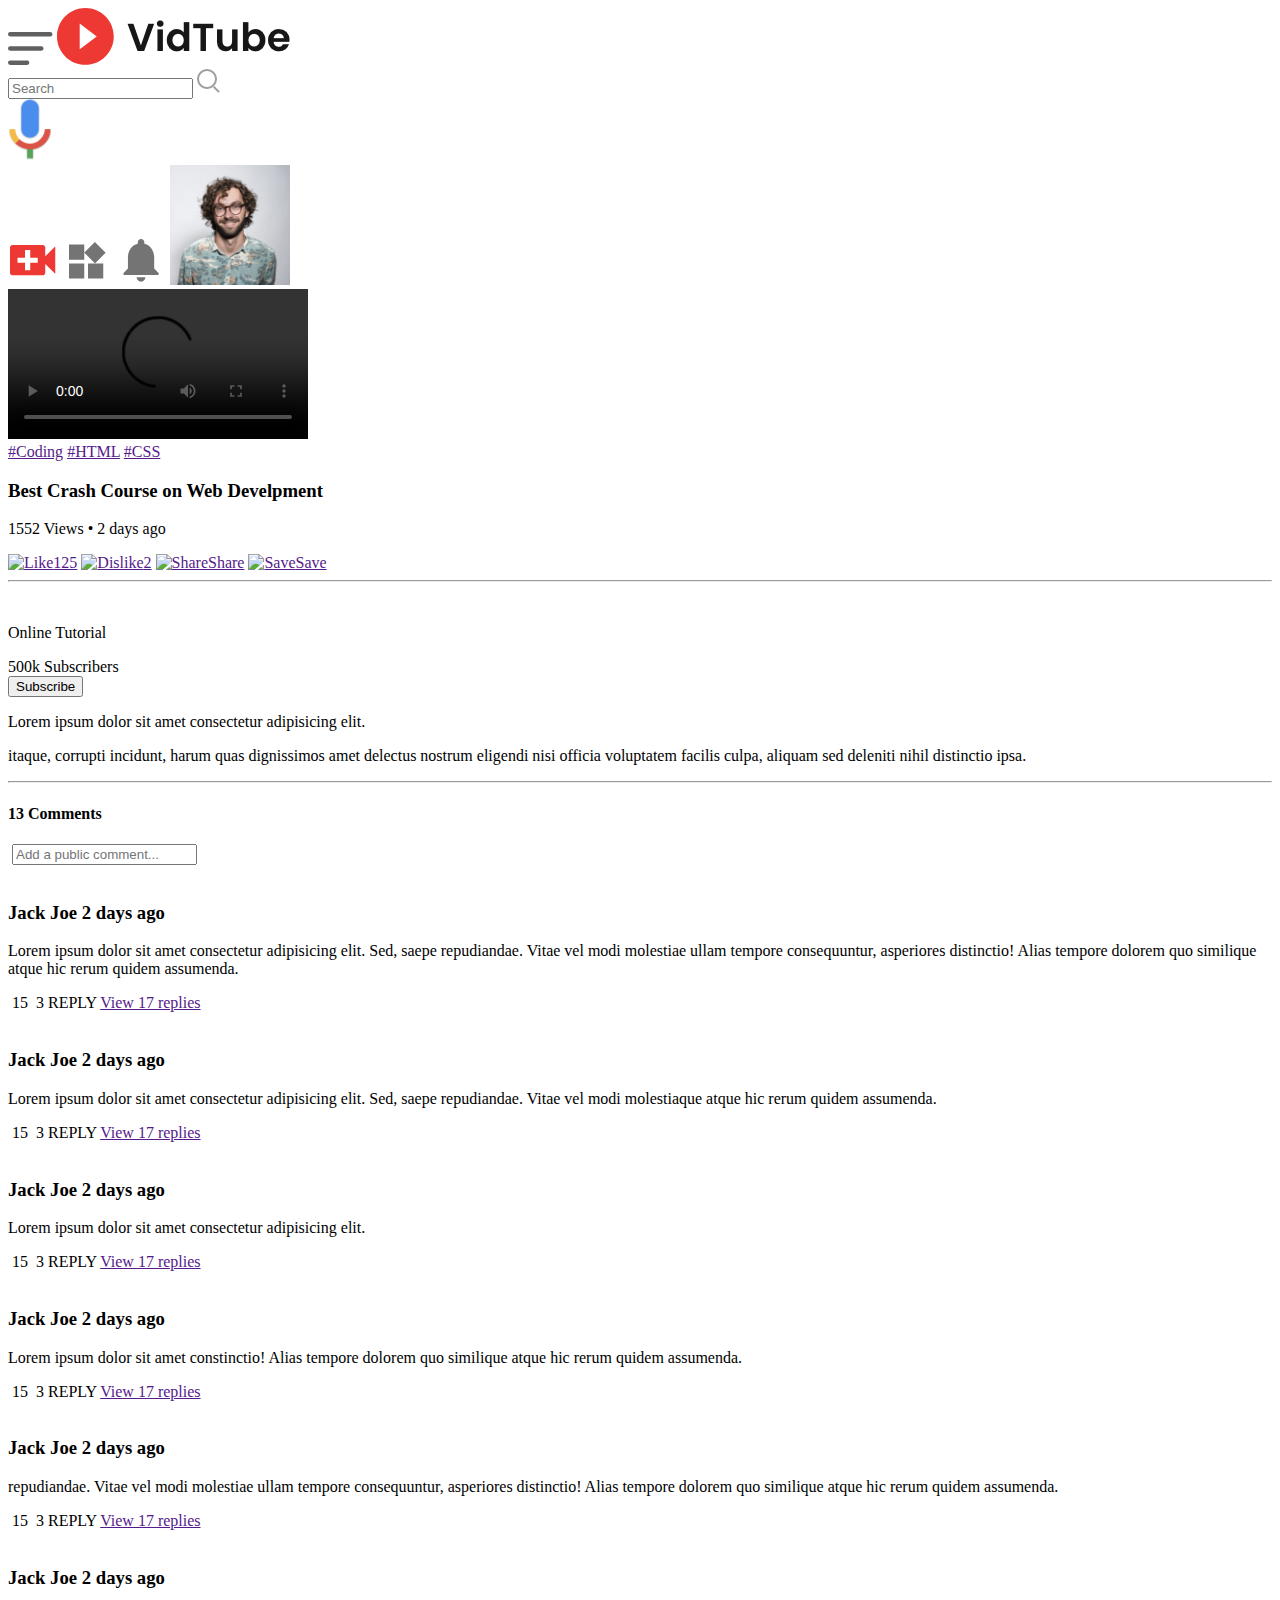
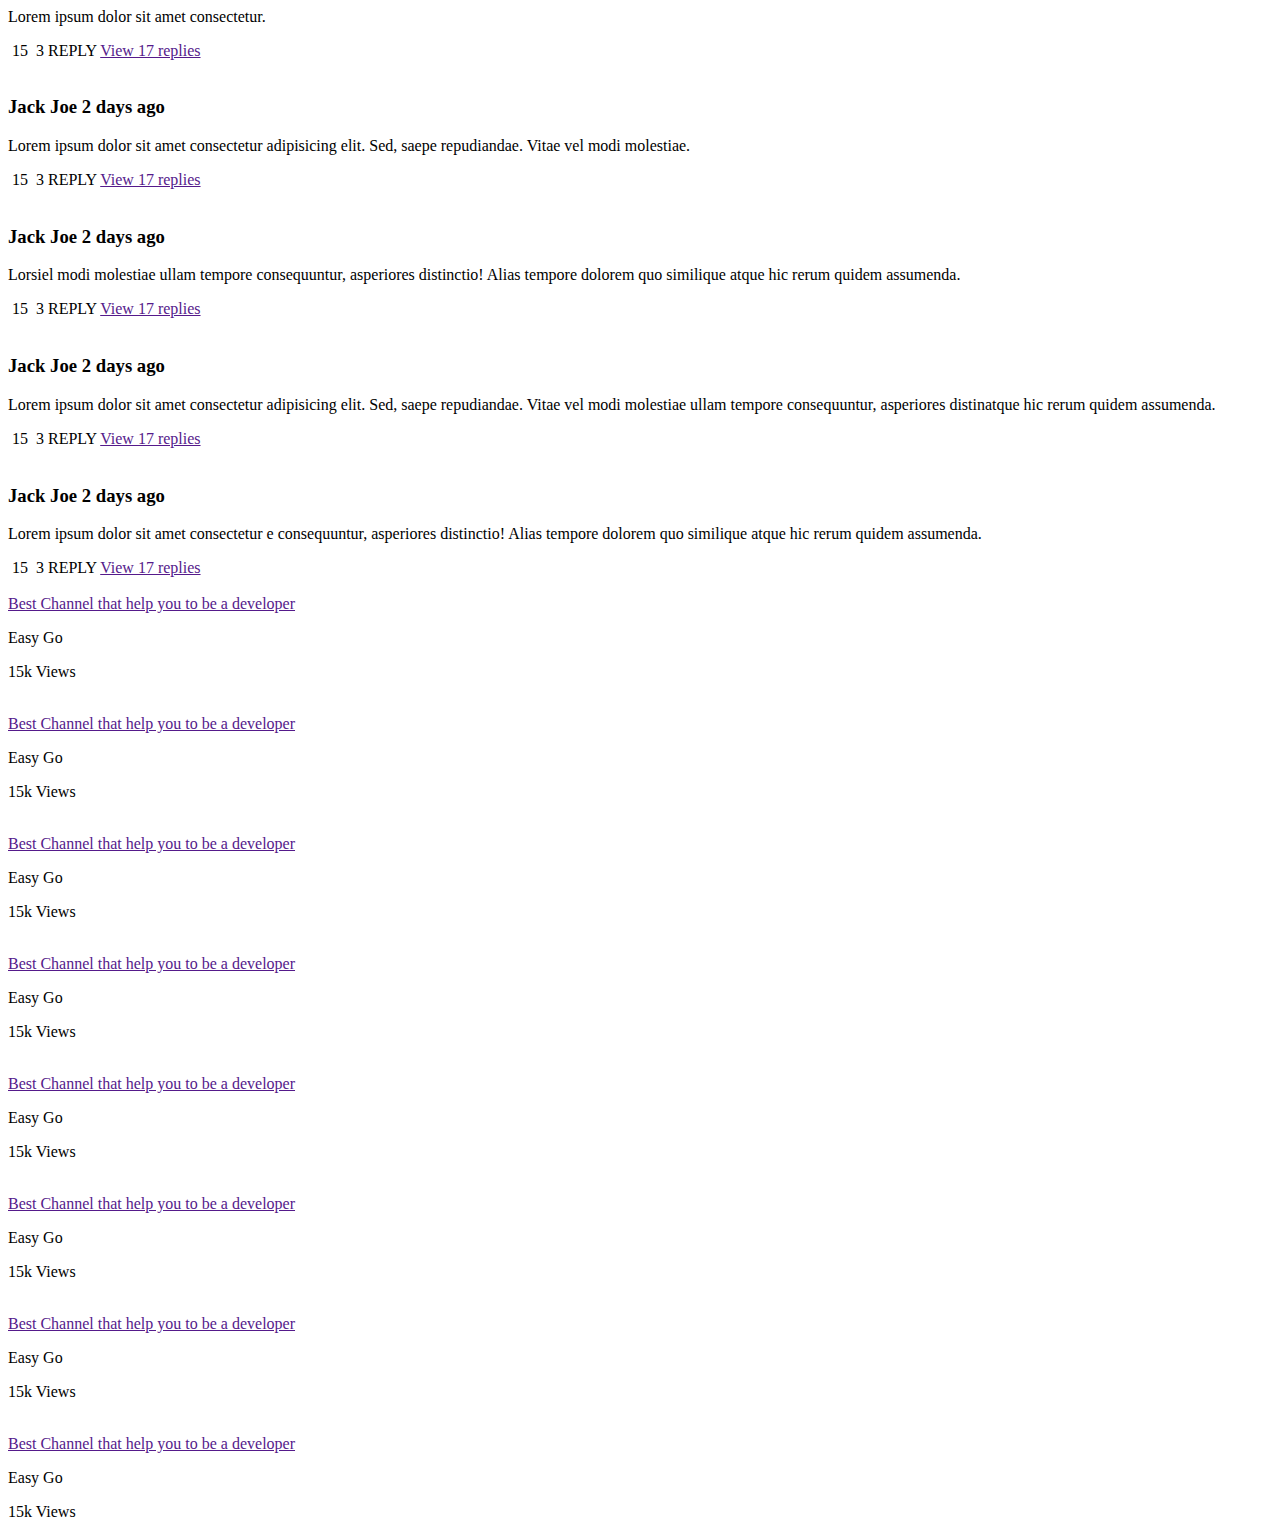
==== youtube clone/play-video.html @ 16707ce8 "design in HTML & CSS" ====
<!DOCTYPE html>
<html lang="en">
<head>
    <meta charset="UTF-8">
    <meta http-equiv="X-UA-Compatible" content="IE=edge">
    <meta name="viewport" content="width=device-width, initial-scale=1.0">
    <title>Play Video - Titile</title>
    <link rel="stylesheet" href="/assets/css/style.css">
</head>
<body>
    <!-- Navbar  -->
    <nav class="flex-div">
        <div class="nav-left flex-div">
            <img src="assets/images/img/menu.png" alt="menu" class="menu-icon">
            <img src="assets/images/img/logo.png" alt="logo" class="logo">
        </div>
        <div class="nav-middle flex-div">
            <div class="search-box flex-div">
                <input type="text" placeholder="Search">
                <img src="assets/images/img/search.png" alt="">
            </div>
            <img src="assets/images/img/voice-search.png" class="mic-icon" alt="">
        </div>
        <div class="nav-right flex-div">
            <img src="assets/images/img/upload.png" alt="" srcset="">
            <img src="assets/images/img/more.png" alt="" srcset="">
            <img src="assets/images/img/notification.png" alt="" srcset="">
            <img src="assets/images/img/Jack.png" class="user-icon" alt="" srcset="">
        </div>
    </nav>
    

    <div class="main-container play-container">
        <div class="row">
            <div class="play-video">
                <video  controls autoplay>
                    <source src="/assets/images/img/video.mp4" type="video/mp4"> 
                </video>
                <div class="tags">
                    <a href="">#Coding</a> <a href="">#HTML</a> <a href="">#CSS</a>
                </div>
                <h3>Best Crash Course on Web Develpment</h3>
                <div class="play-video-info">
                    <p>1552 Views &bull; 2 days ago</p>
                    <div>
                        <a href=""><img src="/assets/images/img/like.png" alt="Like">125</a>
                        <a href=""><img src="/assets/images/img/dislike.png" alt="Dislike">2</a>
                        <a href=""><img src="/assets/images/img/share.png" alt="Share">Share</a>
                        <a href=""><img src="/assets/images/img/save.png" alt="Save">Save</a>
                    </div>
                </div>
                <hr>
                <div class="publisher">
                    <img src="/assets/images/img/Jack.png" alt="">
                    <div>
                        <p>Online Tutorial</p>
                        <span>500k Subscribers</span>
                    </div>
                    <button type="button" class="subscribe">Subscribe</button>
                </div>
                <div class="vid-description">
                    <p>Lorem ipsum dolor sit amet consectetur adipisicing elit.</p> 
                    <p>itaque, corrupti incidunt, harum quas dignissimos amet delectus nostrum eligendi nisi officia voluptatem facilis culpa, aliquam sed deleniti nihil distinctio ipsa.</p>
                </div>
                <hr>
                <div class="comments-section">
                    <h4>13 Comments</h4>
                    <div class="add-comment">
                        <img src="/assets/images/img/Jack.png" alt="" class="comment-user-image">
                        <input type="text" placeholder="Add a public comment...">
                    </div>
                    <div class="old-comments">
                        <div class="old-comment">
                            <img src="/assets/images/img/megan.png" alt="" class="comment-profile-image">
                            <div>
                                <h3>Jack Joe <span>2 days ago</span></h3>
                                <p>Lorem ipsum dolor sit amet consectetur adipisicing elit. Sed, saepe repudiandae. Vitae vel modi molestiae ullam tempore consequuntur, asperiores distinctio! Alias tempore dolorem quo similique atque hic rerum quidem assumenda.</p>
                                <div class="comment-action">
                                    <img src="/assets/images/img/like.png" alt="">
                                    <span>15</span>
                                    <img src="/assets/images/img/dislike.png" alt="">
                                    <span>3</span>
                                    <span>REPLY</span>
                                    <a href="">View 17 replies</a>
                                </div>
                            </div>
                        </div>
                        <div class="old-comment">
                            <img src="/assets/images/img/cameron.png" alt="" class="comment-profile-image">
                            <div>
                                <h3>Jack Joe <span>2 days ago</span></h3>
                                <p>Lorem ipsum dolor sit amet consectetur adipisicing elit. Sed, saepe repudiandae. Vitae vel modi molestiaque atque hic rerum quidem assumenda.</p>
                                <div class="comment-action">
                                    <img src="/assets/images/img/like.png" alt="">
                                    <span>15</span>
                                    <img src="/assets/images/img/dislike.png" alt="">
                                    <span>3</span>
                                    <span>REPLY</span>
                                    <a href="">View 17 replies</a>
                                </div>
                            </div>
                        </div>
                        <div class="old-comment">
                            <img src="/assets/images/img/gerard.png" alt="" class="comment-profile-image">
                            <div>
                                <h3>Jack Joe <span>2 days ago</span></h3>
                                <p>Lorem ipsum dolor sit amet consectetur adipisicing elit.</p>
                                <div class="comment-action">
                                    <img src="/assets/images/img/like.png" alt="">
                                    <span>15</span>
                                    <img src="/assets/images/img/dislike.png" alt="">
                                    <span>3</span>
                                    <span>REPLY</span>
                                    <a href="">View 17 replies</a>
                                </div>
                            </div>
                        </div>
                        <div class="old-comment">
                            <img src="/assets/images/img/Jack.png" alt="" class="comment-profile-image">
                            <div>
                                <h3>Jack Joe <span>2 days ago</span></h3>
                                <p>Lorem ipsum dolor sit amet constinctio! Alias tempore dolorem quo similique atque hic rerum quidem assumenda.</p>
                                <div class="comment-action">
                                    <img src="/assets/images/img/like.png" alt="">
                                    <span>15</span>
                                    <img src="/assets/images/img/dislike.png" alt="">
                                    <span>3</span>
                                    <span>REPLY</span>
                                    <a href="">View 17 replies</a>
                                </div>
                            </div>
                        </div>
                        <div class="old-comment">
                            <img src="/assets/images/img/tom.png" alt="" class="comment-profile-image">
                            <div>
                                <h3>Jack Joe <span>2 days ago</span></h3>
                                <p>repudiandae. Vitae vel modi molestiae ullam tempore consequuntur, asperiores distinctio! Alias tempore dolorem quo similique atque hic rerum quidem assumenda.</p>
                                <div class="comment-action">
                                    <img src="/assets/images/img/like.png" alt="">
                                    <span>15</span>
                                    <img src="/assets/images/img/dislike.png" alt="">
                                    <span>3</span>
                                    <span>REPLY</span>
                                    <a href="">View 17 replies</a>
                                </div>
                            </div>
                        </div>
                        <div class="old-comment">
                            <img src="/assets/images/img/simon.png" alt="" class="comment-profile-image">
                            <div>
                                <h3>Jack Joe <span>2 days ago</span></h3>
                                <p>Lorem ipsum dolor sit amet consectetur.</p>
                                <div class="comment-action">
                                    <img src="/assets/images/img/like.png" alt="">
                                    <span>15</span>
                                    <img src="/assets/images/img/dislike.png" alt="">
                                    <span>3</span>
                                    <span>REPLY</span>
                                    <a href="">View 17 replies</a>
                                </div>
                            </div>
                        </div>
                        <div class="old-comment">
                            <img src="/assets/images/img/cameron.png" alt="" class="comment-profile-image">
                            <div>
                                <h3>Jack Joe <span>2 days ago</span></h3>
                                <p>Lorem ipsum dolor sit amet consectetur adipisicing elit. Sed, saepe repudiandae. Vitae vel modi molestiae.</p>
                                <div class="comment-action">
                                    <img src="/assets/images/img/like.png" alt="">
                                    <span>15</span>
                                    <img src="/assets/images/img/dislike.png" alt="">
                                    <span>3</span>
                                    <span>REPLY</span>
                                    <a href="">View 17 replies</a>
                                </div>
                            </div>
                        </div>
                        <div class="old-comment">
                            <img src="/assets/images/img/gerard.png" alt="" class="comment-profile-image">
                            <div>
                                <h3>Jack Joe <span>2 days ago</span></h3>
                                <p>Lorsiel modi molestiae ullam tempore consequuntur, asperiores distinctio! Alias tempore dolorem quo similique atque hic rerum quidem assumenda.</p>
                                <div class="comment-action">
                                    <img src="/assets/images/img/like.png" alt="">
                                    <span>15</span>
                                    <img src="/assets/images/img/dislike.png" alt="">
                                    <span>3</span>
                                    <span>REPLY</span>
                                    <a href="">View 17 replies</a>
                                </div>
                            </div>
                        </div>
                        <div class="old-comment">
                            <img src="/assets/images/img/Jack.png" alt="" class="comment-profile-image">
                            <div>
                                <h3>Jack Joe <span>2 days ago</span></h3>
                                <p>Lorem ipsum dolor sit amet consectetur adipisicing elit. Sed, saepe repudiandae. Vitae vel modi molestiae ullam tempore consequuntur, asperiores distinatque hic rerum quidem assumenda.</p>
                                <div class="comment-action">
                                    <img src="/assets/images/img/like.png" alt="">
                                    <span>15</span>
                                    <img src="/assets/images/img/dislike.png" alt="">
                                    <span>3</span>
                                    <span>REPLY</span>
                                    <a href="">View 17 replies</a>
                                </div>
                            </div>
                        </div>
                        <div class="old-comment">
                            <img src="/assets/images/img/megan.png" alt="" class="comment-profile-image">
                            <div>
                                <h3>Jack Joe <span>2 days ago</span></h3>
                                <p>Lorem ipsum dolor sit amet consectetur e consequuntur, asperiores distinctio! Alias tempore dolorem quo similique atque hic rerum quidem assumenda.</p>
                                <div class="comment-action">
                                    <img src="/assets/images/img/like.png" alt="">
                                    <span>15</span>
                                    <img src="/assets/images/img/dislike.png" alt="">
                                    <span>3</span>
                                    <span>REPLY</span>
                                    <a href="">View 17 replies</a>
                                </div>
                            </div>
                        </div>
                    </div>
                </div>
            </div>
            <div class="right-sidebar">
                <div class="side-video-list">
                    <a href="" class="small-thumbnail"><img src="/assets/images/img/thumbnail1.png" alt=""></a>
                    <div class="vid-info">
                        <a href="" class="vid-title">Best Channel that help you to be a developer</a>
                        <p class="vid-channel-name">Easy Go</p>
                        <p class="vid-views">15k Views</p>
                    </div>
                </div>
                <div class="side-video-list">
                    <a href="" class="small-thumbnail"><img src="/assets/images/img/thumbnail2.png" alt=""></a>
                    <div class="vid-info">
                        <a href="" class="vid-title">Best Channel that help you to be a developer</a>
                        <p class="vid-channel-name">Easy Go</p>
                        <p class="vid-views">15k Views</p>
                    </div>
                </div>
                <div class="side-video-list">
                    <a href="" class="small-thumbnail"><img src="/assets/images/img/thumbnail3.png" alt=""></a>
                    <div class="vid-info">
                        <a href="" class="vid-title">Best Channel that help you to be a developer</a>
                        <p class="vid-channel-name">Easy Go</p>
                        <p class="vid-views">15k Views</p>
                    </div>
                </div>
                <div class="side-video-list">
                    <a href="" class="small-thumbnail"><img src="/assets/images/img/thumbnail4.png" alt=""></a>
                    <div class="vid-info">
                        <a href="" class="vid-title">Best Channel that help you to be a developer</a>
                        <p class="vid-channel-name">Easy Go</p>
                        <p class="vid-views">15k Views</p>
                    </div>
                </div>
                <div class="side-video-list">
                    <a href="" class="small-thumbnail"><img src="/assets/images/img/thumbnail5.png" alt=""></a>
                    <div class="vid-info">
                        <a href="" class="vid-title">Best Channel that help you to be a developer</a>
                        <p class="vid-channel-name">Easy Go</p>
                        <p class="vid-views">15k Views</p>
                    </div>
                </div>
                <div class="side-video-list">
                    <a href="" class="small-thumbnail"><img src="/assets/images/img/thumbnail6.png" alt=""></a>
                    <div class="vid-info">
                        <a href="" class="vid-title">Best Channel that help you to be a developer</a>
                        <p class="vid-channel-name">Easy Go</p>
                        <p class="vid-views">15k Views</p>
                    </div>
                </div>
                <div class="side-video-list">
                    <a href="" class="small-thumbnail"><img src="/assets/images/img/thumbnail7.png" alt=""></a>
                    <div class="vid-info">
                        <a href="" class="vid-title">Best Channel that help you to be a developer</a>
                        <p class="vid-channel-name">Easy Go</p>
                        <p class="vid-views">15k Views</p>
                    </div>
                </div>
                <div class="side-video-list">
                    <a href="" class="small-thumbnail"><img src="/assets/images/img/thumbnail8.png" alt=""></a>
                    <div class="vid-info">
                        <a href="" class="vid-title">Best Channel that help you to be a developer</a>
                        <p class="vid-channel-name">Easy Go</p>
                        <p class="vid-views">15k Views</p>
                    </div>
                </div>
            </div>
        </div>
    </div>
</body>
</html>
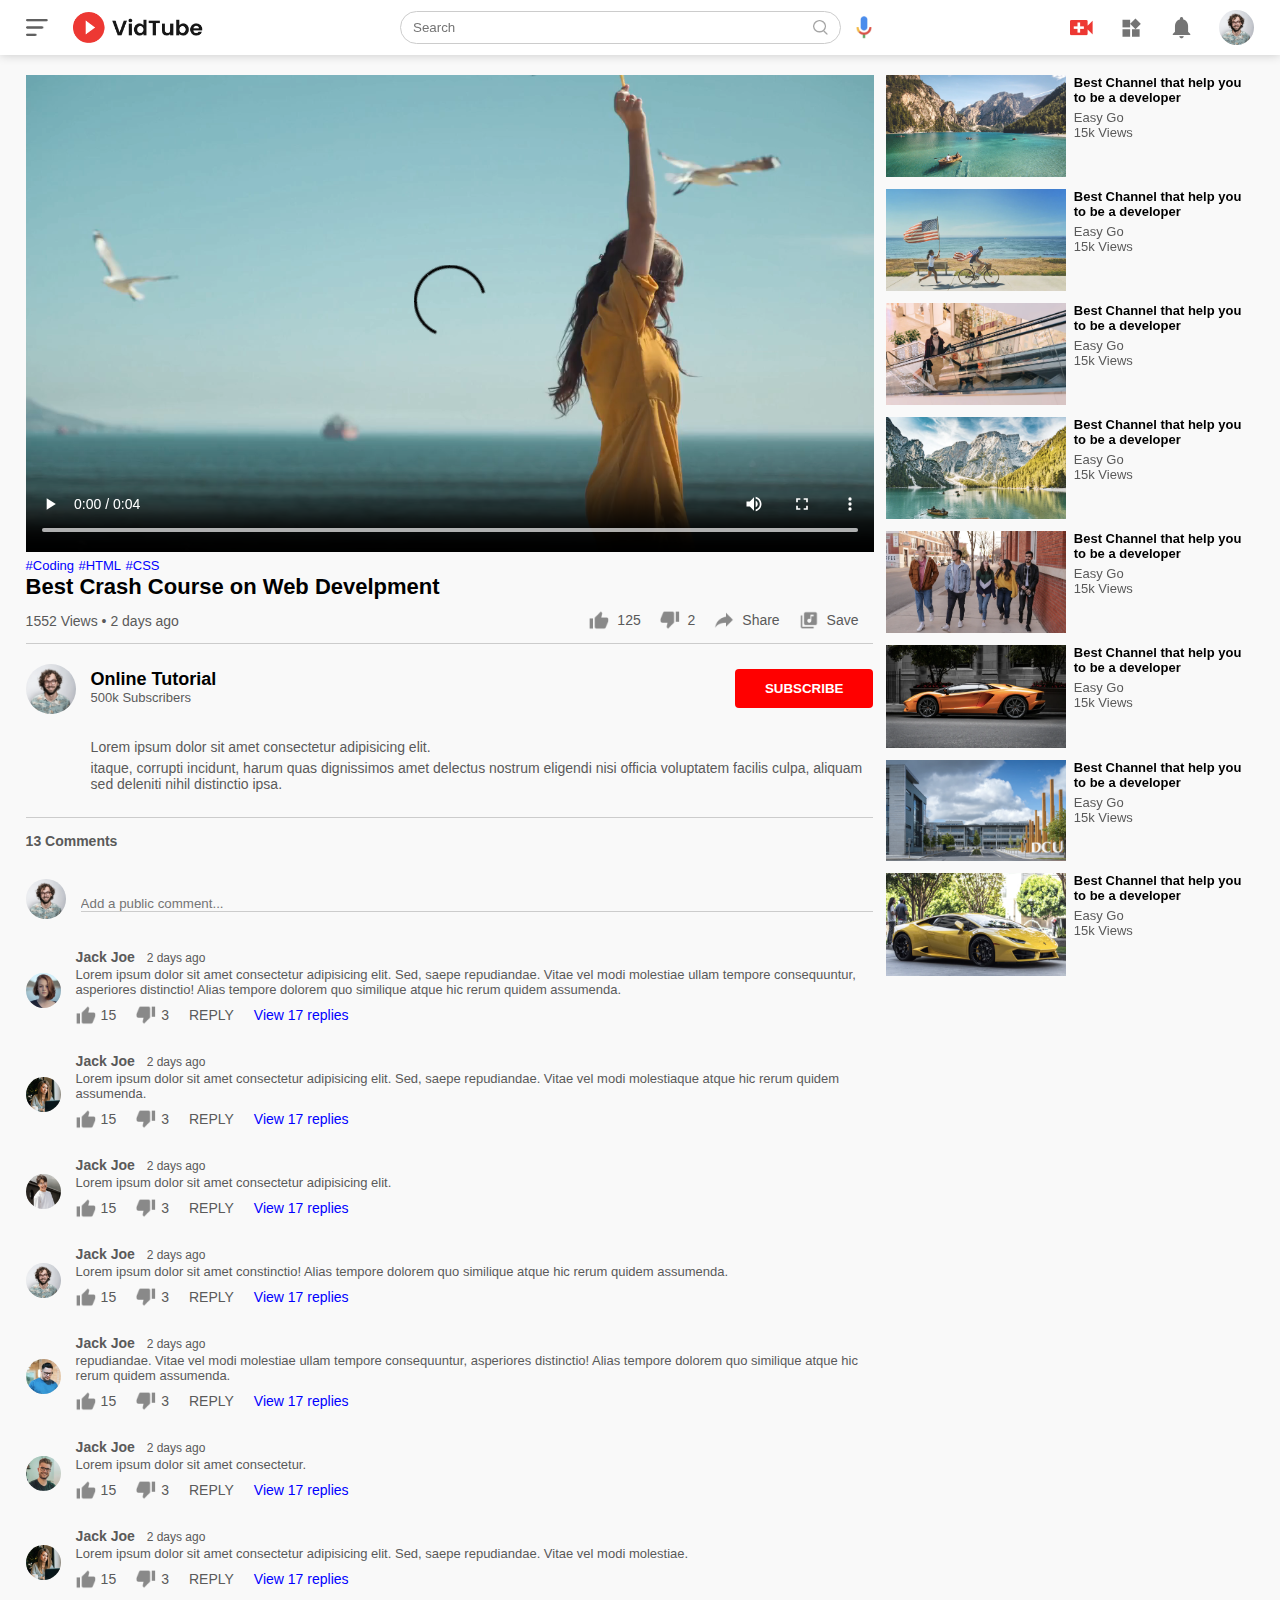
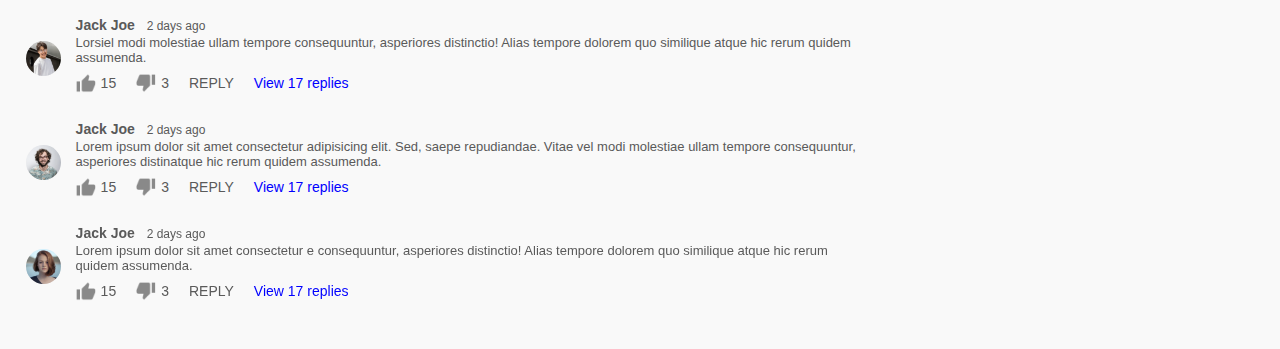
==== commit 7c2b29a1: "link change" ====
--- a/youtube clone/play-video.html
+++ b/youtube clone/play-video.html
@@ -5,7 +5,7 @@
     <meta http-equiv="X-UA-Compatible" content="IE=edge">
     <meta name="viewport" content="width=device-width, initial-scale=1.0">
     <title>Play Video - Titile</title>
-    <link rel="stylesheet" href="/assets/css/style.css">
+    <link rel="stylesheet" href="assets/css/style.css">
 </head>
 <body>
     <!-- Navbar  -->
@@ -34,7 +34,7 @@
         <div class="row">
             <div class="play-video">
                 <video  controls autoplay>
-                    <source src="/assets/images/img/video.mp4" type="video/mp4"> 
+                    <source src="assets/images/img/video.mp4" type="video/mp4"> 
                 </video>
                 <div class="tags">
                     <a href="">#Coding</a> <a href="">#HTML</a> <a href="">#CSS</a>
@@ -43,15 +43,15 @@
                 <div class="play-video-info">
                     <p>1552 Views &bull; 2 days ago</p>
                     <div>
-                        <a href=""><img src="/assets/images/img/like.png" alt="Like">125</a>
-                        <a href=""><img src="/assets/images/img/dislike.png" alt="Dislike">2</a>
-                        <a href=""><img src="/assets/images/img/share.png" alt="Share">Share</a>
-                        <a href=""><img src="/assets/images/img/save.png" alt="Save">Save</a>
+                        <a href=""><img src="assets/images/img/like.png" alt="Like">125</a>
+                        <a href=""><img src="assets/images/img/dislike.png" alt="Dislike">2</a>
+                        <a href=""><img src="assets/images/img/share.png" alt="Share">Share</a>
+                        <a href=""><img src="assets/images/img/save.png" alt="Save">Save</a>
                     </div>
                 </div>
                 <hr>
                 <div class="publisher">
-                    <img src="/assets/images/img/Jack.png" alt="">
+                    <img src="assets/images/img/Jack.png" alt="">
                     <div>
                         <p>Online Tutorial</p>
                         <span>500k Subscribers</span>
@@ -66,154 +66,154 @@
                 <div class="comments-section">
                     <h4>13 Comments</h4>
                     <div class="add-comment">
-                        <img src="/assets/images/img/Jack.png" alt="" class="comment-user-image">
+                        <img src="assets/images/img/Jack.png" alt="" class="comment-user-image">
                         <input type="text" placeholder="Add a public comment...">
                     </div>
                     <div class="old-comments">
                         <div class="old-comment">
-                            <img src="/assets/images/img/megan.png" alt="" class="comment-profile-image">
+                            <img src="assets/images/img/megan.png" alt="" class="comment-profile-image">
                             <div>
                                 <h3>Jack Joe <span>2 days ago</span></h3>
                                 <p>Lorem ipsum dolor sit amet consectetur adipisicing elit. Sed, saepe repudiandae. Vitae vel modi molestiae ullam tempore consequuntur, asperiores distinctio! Alias tempore dolorem quo similique atque hic rerum quidem assumenda.</p>
                                 <div class="comment-action">
-                                    <img src="/assets/images/img/like.png" alt="">
-                                    <span>15</span>
-                                    <img src="/assets/images/img/dislike.png" alt="">
-                                    <span>3</span>
-                                    <span>REPLY</span>
-                                    <a href="">View 17 replies</a>
-                                </div>
-                            </div>
-                        </div>
-                        <div class="old-comment">
-                            <img src="/assets/images/img/cameron.png" alt="" class="comment-profile-image">
+                                    <img src="assets/images/img/like.png" alt="">
+                                    <span>15</span>
+                                    <img src="assets/images/img/dislike.png" alt="">
+                                    <span>3</span>
+                                    <span>REPLY</span>
+                                    <a href="">View 17 replies</a>
+                                </div>
+                            </div>
+                        </div>
+                        <div class="old-comment">
+                            <img src="assets/images/img/cameron.png" alt="" class="comment-profile-image">
                             <div>
                                 <h3>Jack Joe <span>2 days ago</span></h3>
                                 <p>Lorem ipsum dolor sit amet consectetur adipisicing elit. Sed, saepe repudiandae. Vitae vel modi molestiaque atque hic rerum quidem assumenda.</p>
                                 <div class="comment-action">
-                                    <img src="/assets/images/img/like.png" alt="">
-                                    <span>15</span>
-                                    <img src="/assets/images/img/dislike.png" alt="">
-                                    <span>3</span>
-                                    <span>REPLY</span>
-                                    <a href="">View 17 replies</a>
-                                </div>
-                            </div>
-                        </div>
-                        <div class="old-comment">
-                            <img src="/assets/images/img/gerard.png" alt="" class="comment-profile-image">
+                                    <img src="assets/images/img/like.png" alt="">
+                                    <span>15</span>
+                                    <img src="assets/images/img/dislike.png" alt="">
+                                    <span>3</span>
+                                    <span>REPLY</span>
+                                    <a href="">View 17 replies</a>
+                                </div>
+                            </div>
+                        </div>
+                        <div class="old-comment">
+                            <img src="assets/images/img/gerard.png" alt="" class="comment-profile-image">
                             <div>
                                 <h3>Jack Joe <span>2 days ago</span></h3>
                                 <p>Lorem ipsum dolor sit amet consectetur adipisicing elit.</p>
                                 <div class="comment-action">
-                                    <img src="/assets/images/img/like.png" alt="">
-                                    <span>15</span>
-                                    <img src="/assets/images/img/dislike.png" alt="">
-                                    <span>3</span>
-                                    <span>REPLY</span>
-                                    <a href="">View 17 replies</a>
-                                </div>
-                            </div>
-                        </div>
-                        <div class="old-comment">
-                            <img src="/assets/images/img/Jack.png" alt="" class="comment-profile-image">
+                                    <img src="assets/images/img/like.png" alt="">
+                                    <span>15</span>
+                                    <img src="assets/images/img/dislike.png" alt="">
+                                    <span>3</span>
+                                    <span>REPLY</span>
+                                    <a href="">View 17 replies</a>
+                                </div>
+                            </div>
+                        </div>
+                        <div class="old-comment">
+                            <img src="assets/images/img/Jack.png" alt="" class="comment-profile-image">
                             <div>
                                 <h3>Jack Joe <span>2 days ago</span></h3>
                                 <p>Lorem ipsum dolor sit amet constinctio! Alias tempore dolorem quo similique atque hic rerum quidem assumenda.</p>
                                 <div class="comment-action">
-                                    <img src="/assets/images/img/like.png" alt="">
-                                    <span>15</span>
-                                    <img src="/assets/images/img/dislike.png" alt="">
-                                    <span>3</span>
-                                    <span>REPLY</span>
-                                    <a href="">View 17 replies</a>
-                                </div>
-                            </div>
-                        </div>
-                        <div class="old-comment">
-                            <img src="/assets/images/img/tom.png" alt="" class="comment-profile-image">
+                                    <img src="assets/images/img/like.png" alt="">
+                                    <span>15</span>
+                                    <img src="assets/images/img/dislike.png" alt="">
+                                    <span>3</span>
+                                    <span>REPLY</span>
+                                    <a href="">View 17 replies</a>
+                                </div>
+                            </div>
+                        </div>
+                        <div class="old-comment">
+                            <img src="assets/images/img/tom.png" alt="" class="comment-profile-image">
                             <div>
                                 <h3>Jack Joe <span>2 days ago</span></h3>
                                 <p>repudiandae. Vitae vel modi molestiae ullam tempore consequuntur, asperiores distinctio! Alias tempore dolorem quo similique atque hic rerum quidem assumenda.</p>
                                 <div class="comment-action">
-                                    <img src="/assets/images/img/like.png" alt="">
-                                    <span>15</span>
-                                    <img src="/assets/images/img/dislike.png" alt="">
-                                    <span>3</span>
-                                    <span>REPLY</span>
-                                    <a href="">View 17 replies</a>
-                                </div>
-                            </div>
-                        </div>
-                        <div class="old-comment">
-                            <img src="/assets/images/img/simon.png" alt="" class="comment-profile-image">
+                                    <img src="assets/images/img/like.png" alt="">
+                                    <span>15</span>
+                                    <img src="assets/images/img/dislike.png" alt="">
+                                    <span>3</span>
+                                    <span>REPLY</span>
+                                    <a href="">View 17 replies</a>
+                                </div>
+                            </div>
+                        </div>
+                        <div class="old-comment">
+                            <img src="assets/images/img/simon.png" alt="" class="comment-profile-image">
                             <div>
                                 <h3>Jack Joe <span>2 days ago</span></h3>
                                 <p>Lorem ipsum dolor sit amet consectetur.</p>
                                 <div class="comment-action">
-                                    <img src="/assets/images/img/like.png" alt="">
-                                    <span>15</span>
-                                    <img src="/assets/images/img/dislike.png" alt="">
-                                    <span>3</span>
-                                    <span>REPLY</span>
-                                    <a href="">View 17 replies</a>
-                                </div>
-                            </div>
-                        </div>
-                        <div class="old-comment">
-                            <img src="/assets/images/img/cameron.png" alt="" class="comment-profile-image">
+                                    <img src="assets/images/img/like.png" alt="">
+                                    <span>15</span>
+                                    <img src="assets/images/img/dislike.png" alt="">
+                                    <span>3</span>
+                                    <span>REPLY</span>
+                                    <a href="">View 17 replies</a>
+                                </div>
+                            </div>
+                        </div>
+                        <div class="old-comment">
+                            <img src="assets/images/img/cameron.png" alt="" class="comment-profile-image">
                             <div>
                                 <h3>Jack Joe <span>2 days ago</span></h3>
                                 <p>Lorem ipsum dolor sit amet consectetur adipisicing elit. Sed, saepe repudiandae. Vitae vel modi molestiae.</p>
                                 <div class="comment-action">
-                                    <img src="/assets/images/img/like.png" alt="">
-                                    <span>15</span>
-                                    <img src="/assets/images/img/dislike.png" alt="">
-                                    <span>3</span>
-                                    <span>REPLY</span>
-                                    <a href="">View 17 replies</a>
-                                </div>
-                            </div>
-                        </div>
-                        <div class="old-comment">
-                            <img src="/assets/images/img/gerard.png" alt="" class="comment-profile-image">
+                                    <img src="assets/images/img/like.png" alt="">
+                                    <span>15</span>
+                                    <img src="assets/images/img/dislike.png" alt="">
+                                    <span>3</span>
+                                    <span>REPLY</span>
+                                    <a href="">View 17 replies</a>
+                                </div>
+                            </div>
+                        </div>
+                        <div class="old-comment">
+                            <img src="assets/images/img/gerard.png" alt="" class="comment-profile-image">
                             <div>
                                 <h3>Jack Joe <span>2 days ago</span></h3>
                                 <p>Lorsiel modi molestiae ullam tempore consequuntur, asperiores distinctio! Alias tempore dolorem quo similique atque hic rerum quidem assumenda.</p>
                                 <div class="comment-action">
-                                    <img src="/assets/images/img/like.png" alt="">
-                                    <span>15</span>
-                                    <img src="/assets/images/img/dislike.png" alt="">
-                                    <span>3</span>
-                                    <span>REPLY</span>
-                                    <a href="">View 17 replies</a>
-                                </div>
-                            </div>
-                        </div>
-                        <div class="old-comment">
-                            <img src="/assets/images/img/Jack.png" alt="" class="comment-profile-image">
+                                    <img src="assets/images/img/like.png" alt="">
+                                    <span>15</span>
+                                    <img src="assets/images/img/dislike.png" alt="">
+                                    <span>3</span>
+                                    <span>REPLY</span>
+                                    <a href="">View 17 replies</a>
+                                </div>
+                            </div>
+                        </div>
+                        <div class="old-comment">
+                            <img src="assets/images/img/Jack.png" alt="" class="comment-profile-image">
                             <div>
                                 <h3>Jack Joe <span>2 days ago</span></h3>
                                 <p>Lorem ipsum dolor sit amet consectetur adipisicing elit. Sed, saepe repudiandae. Vitae vel modi molestiae ullam tempore consequuntur, asperiores distinatque hic rerum quidem assumenda.</p>
                                 <div class="comment-action">
-                                    <img src="/assets/images/img/like.png" alt="">
-                                    <span>15</span>
-                                    <img src="/assets/images/img/dislike.png" alt="">
-                                    <span>3</span>
-                                    <span>REPLY</span>
-                                    <a href="">View 17 replies</a>
-                                </div>
-                            </div>
-                        </div>
-                        <div class="old-comment">
-                            <img src="/assets/images/img/megan.png" alt="" class="comment-profile-image">
+                                    <img src="assets/images/img/like.png" alt="">
+                                    <span>15</span>
+                                    <img src="assets/images/img/dislike.png" alt="">
+                                    <span>3</span>
+                                    <span>REPLY</span>
+                                    <a href="">View 17 replies</a>
+                                </div>
+                            </div>
+                        </div>
+                        <div class="old-comment">
+                            <img src="assets/images/img/megan.png" alt="" class="comment-profile-image">
                             <div>
                                 <h3>Jack Joe <span>2 days ago</span></h3>
                                 <p>Lorem ipsum dolor sit amet consectetur e consequuntur, asperiores distinctio! Alias tempore dolorem quo similique atque hic rerum quidem assumenda.</p>
                                 <div class="comment-action">
-                                    <img src="/assets/images/img/like.png" alt="">
-                                    <span>15</span>
-                                    <img src="/assets/images/img/dislike.png" alt="">
+                                    <img src="assets/images/img/like.png" alt="">
+                                    <span>15</span>
+                                    <img src="assets/images/img/dislike.png" alt="">
                                     <span>3</span>
                                     <span>REPLY</span>
                                     <a href="">View 17 replies</a>
@@ -225,63 +225,63 @@
             </div>
             <div class="right-sidebar">
                 <div class="side-video-list">
-                    <a href="" class="small-thumbnail"><img src="/assets/images/img/thumbnail1.png" alt=""></a>
-                    <div class="vid-info">
-                        <a href="" class="vid-title">Best Channel that help you to be a developer</a>
-                        <p class="vid-channel-name">Easy Go</p>
-                        <p class="vid-views">15k Views</p>
-                    </div>
-                </div>
-                <div class="side-video-list">
-                    <a href="" class="small-thumbnail"><img src="/assets/images/img/thumbnail2.png" alt=""></a>
-                    <div class="vid-info">
-                        <a href="" class="vid-title">Best Channel that help you to be a developer</a>
-                        <p class="vid-channel-name">Easy Go</p>
-                        <p class="vid-views">15k Views</p>
-                    </div>
-                </div>
-                <div class="side-video-list">
-                    <a href="" class="small-thumbnail"><img src="/assets/images/img/thumbnail3.png" alt=""></a>
-                    <div class="vid-info">
-                        <a href="" class="vid-title">Best Channel that help you to be a developer</a>
-                        <p class="vid-channel-name">Easy Go</p>
-                        <p class="vid-views">15k Views</p>
-                    </div>
-                </div>
-                <div class="side-video-list">
-                    <a href="" class="small-thumbnail"><img src="/assets/images/img/thumbnail4.png" alt=""></a>
-                    <div class="vid-info">
-                        <a href="" class="vid-title">Best Channel that help you to be a developer</a>
-                        <p class="vid-channel-name">Easy Go</p>
-                        <p class="vid-views">15k Views</p>
-                    </div>
-                </div>
-                <div class="side-video-list">
-                    <a href="" class="small-thumbnail"><img src="/assets/images/img/thumbnail5.png" alt=""></a>
-                    <div class="vid-info">
-                        <a href="" class="vid-title">Best Channel that help you to be a developer</a>
-                        <p class="vid-channel-name">Easy Go</p>
-                        <p class="vid-views">15k Views</p>
-                    </div>
-                </div>
-                <div class="side-video-list">
-                    <a href="" class="small-thumbnail"><img src="/assets/images/img/thumbnail6.png" alt=""></a>
-                    <div class="vid-info">
-                        <a href="" class="vid-title">Best Channel that help you to be a developer</a>
-                        <p class="vid-channel-name">Easy Go</p>
-                        <p class="vid-views">15k Views</p>
-                    </div>
-                </div>
-                <div class="side-video-list">
-                    <a href="" class="small-thumbnail"><img src="/assets/images/img/thumbnail7.png" alt=""></a>
-                    <div class="vid-info">
-                        <a href="" class="vid-title">Best Channel that help you to be a developer</a>
-                        <p class="vid-channel-name">Easy Go</p>
-                        <p class="vid-views">15k Views</p>
-                    </div>
-                </div>
-                <div class="side-video-list">
-                    <a href="" class="small-thumbnail"><img src="/assets/images/img/thumbnail8.png" alt=""></a>
+                    <a href="" class="small-thumbnail"><img src="assets/images/img/thumbnail1.png" alt=""></a>
+                    <div class="vid-info">
+                        <a href="" class="vid-title">Best Channel that help you to be a developer</a>
+                        <p class="vid-channel-name">Easy Go</p>
+                        <p class="vid-views">15k Views</p>
+                    </div>
+                </div>
+                <div class="side-video-list">
+                    <a href="" class="small-thumbnail"><img src="assets/images/img/thumbnail2.png" alt=""></a>
+                    <div class="vid-info">
+                        <a href="" class="vid-title">Best Channel that help you to be a developer</a>
+                        <p class="vid-channel-name">Easy Go</p>
+                        <p class="vid-views">15k Views</p>
+                    </div>
+                </div>
+                <div class="side-video-list">
+                    <a href="" class="small-thumbnail"><img src="assets/images/img/thumbnail3.png" alt=""></a>
+                    <div class="vid-info">
+                        <a href="" class="vid-title">Best Channel that help you to be a developer</a>
+                        <p class="vid-channel-name">Easy Go</p>
+                        <p class="vid-views">15k Views</p>
+                    </div>
+                </div>
+                <div class="side-video-list">
+                    <a href="" class="small-thumbnail"><img src="assets/images/img/thumbnail4.png" alt=""></a>
+                    <div class="vid-info">
+                        <a href="" class="vid-title">Best Channel that help you to be a developer</a>
+                        <p class="vid-channel-name">Easy Go</p>
+                        <p class="vid-views">15k Views</p>
+                    </div>
+                </div>
+                <div class="side-video-list">
+                    <a href="" class="small-thumbnail"><img src="assets/images/img/thumbnail5.png" alt=""></a>
+                    <div class="vid-info">
+                        <a href="" class="vid-title">Best Channel that help you to be a developer</a>
+                        <p class="vid-channel-name">Easy Go</p>
+                        <p class="vid-views">15k Views</p>
+                    </div>
+                </div>
+                <div class="side-video-list">
+                    <a href="" class="small-thumbnail"><img src="assets/images/img/thumbnail6.png" alt=""></a>
+                    <div class="vid-info">
+                        <a href="" class="vid-title">Best Channel that help you to be a developer</a>
+                        <p class="vid-channel-name">Easy Go</p>
+                        <p class="vid-views">15k Views</p>
+                    </div>
+                </div>
+                <div class="side-video-list">
+                    <a href="" class="small-thumbnail"><img src="assets/images/img/thumbnail7.png" alt=""></a>
+                    <div class="vid-info">
+                        <a href="" class="vid-title">Best Channel that help you to be a developer</a>
+                        <p class="vid-channel-name">Easy Go</p>
+                        <p class="vid-views">15k Views</p>
+                    </div>
+                </div>
+                <div class="side-video-list">
+                    <a href="" class="small-thumbnail"><img src="assets/images/img/thumbnail8.png" alt=""></a>
                     <div class="vid-info">
                         <a href="" class="vid-title">Best Channel that help you to be a developer</a>
                         <p class="vid-channel-name">Easy Go</p>
--- a/youtube clone/assets/css/style.css
+++ b/youtube clone/assets/css/style.css
@@ -0,0 +1,422 @@
+*{
+    margin: 0;
+    padding: 0;
+    font-family:'poppins', sans-serif;
+    box-sizing: border-box;
+}
+a{
+    text-decoration: none;
+    color: #5a5a5a;
+}
+img{
+    cursor: pointer;
+}
+.flex-div{
+    display: flex;
+    align-items: center;
+}
+nav{
+    padding: 10px 2%;
+    justify-content: space-between;
+    box-shadow: 0 0 10px rgba(0, 0, 0, 0.2);
+    background-color: #fff;
+    position: sticky;
+    top: 0;
+    z-index: 10;
+}
+/* nav right */
+.nav-right img{
+    width: 25px;
+    margin-right: 25px;
+}
+.nav-right .user-icon{
+    width: 35px;
+    border-radius: 50%;
+    margin-right: 0;
+}
+
+/* Nav Left */
+.nav-left .menu-icon{
+    width: 22px;
+    margin-right: 25px;
+}
+.nav-left .logo{
+    width: 130px;
+}
+
+
+/* nav middle */
+.nav-middle .mic-icon{
+    width: 16px;
+}
+.nav-middle .search-box{
+    border: 1px solid #ccc;
+    margin-right: 15px;
+    padding: 8px 12px;
+    border-radius: 25px;
+}
+.nav-middle .search-box input{
+    width: 400px;
+    border: 0;
+    outline: 0;
+    background: transparent;
+}
+.nav-middle .search-box img{
+    width: 15px;
+}
+
+
+
+/* -------------------SideBar------------------- */
+.sidebar{
+    background: #fff;
+    width: 15%;
+    height: 100vh;
+    position: fixed;
+    top: 0;
+    padding-left: 2%;
+    padding-top: 80px;
+
+}
+.shortcut-links a img{
+    width: 20px;
+    margin-right: 20px;
+}
+.shortcut-links a{
+    display: flex;
+    margin-bottom: 20px;
+    width: fit-content;
+    flex-wrap: wrap;
+}
+.shortcut-links .active{
+    color: #ed3833;
+}
+.sidebar hr{
+    border: 0;
+    height: 1px;
+    background: #ccc;
+    width: 85%;
+    
+}
+.subscribed-list h3{
+    font-size: 13px;
+    margin: 20px 0;
+    color: #5a5a5a;
+}
+.subscribed-list a{
+    display: flex;
+    align-items: center;
+    margin-bottom: 20px;
+    width: fit-content;
+    flex-wrap: wrap;
+}
+.subscribed-list a img{
+    width: 25px;
+    border-radius: 50%;
+    margin-right: 20px;
+}
+.small-sidebar{
+    width: 5%;
+    transition: all 0.5s;
+}
+.small-sidebar a img{
+    width: 25px;
+    /* transition: width 0.5s; */
+}
+
+.small-sidebar a p{
+    display: none;
+}
+.small-sidebar .subscribed-list{
+    display: none;
+}
+.small-sidebar hr{
+    display: none;
+}
+
+
+/* ************** Main ***************** */
+
+.main-container{
+    background: #f9f9f9;
+    padding-left: 17%;
+    padding-right: 2%;
+    padding-top: 20px;
+    padding-bottom: 20px;
+
+}
+.large-container{
+    padding-left: 7%;
+}
+.banner{
+    width: 100%;
+}
+.banner img{
+    width: 100%;
+    border-radius: 8px;
+}
+.list-container{
+    display: grid;
+    grid-template-columns: repeat(auto-fit, minmax(250px, 1fr));
+    grid-column-gap: 16px;
+    grid-row-gap: 30px;
+    margin-top: 15px;
+}
+.vid-list .thumbnail{
+    width: 100%;
+    border-radius: 5px;
+}
+.vid-list .flex-div{
+    align-items: flex-start;
+    margin-top: 7px;
+
+}
+.vid-list .flex-div .profile-image{
+    width: 35px;
+    margin-right: 10px;
+    border-radius: 50%;
+}
+.vid-info{
+    color: #5a5a5a;
+    font-size: 13px;
+}
+.vid-info .vid-title{
+    color: #000;
+    font-weight: 600;
+    display: block;
+    margin-bottom: 5px;
+}
+
+
+/* -------------------Responsive----------------------- */
+@media(max-width: 900px){
+    .menu-icon{
+        display: none;
+    }
+    .sidebar{
+        display: none;
+    }
+    .main-container, .large-container{
+        padding-left: 5%;
+        padding-right: 5%;
+    }
+    .nav-right img{
+        display: none;
+    }
+    .nav-right .user-icon{
+        display: block;
+        width: 30px;
+    }
+    .nav-middle .search-box input{
+        width: 100px;
+    }
+    .nav-middle .mic-icon{
+        display: none;
+    }
+    .logo{
+        width: 90px;
+    }
+}
+
+/* ----------------Play video page --------------- */
+.play-container{
+    padding-left: 2%;
+}
+.play-container .row{
+    display: flex;
+    justify-content: space-between;
+    flex-wrap: wrap;
+}
+.play-container .row .play-video{
+    flex-basis: 69%;
+}
+.play-container .row .right-sidebar{
+    flex-basis: 30%;
+}
+.play-video video{
+    width: 100%;
+}
+.play-video .tags a{
+    color: #0000ff;
+    font-size: 13px;
+}
+.play-video h3{
+    font-weight: 600;
+    font-size: 22px;
+}
+.play-video .play-video-info{
+    display: flex;
+    align-items: center;
+    justify-content: space-between;
+    flex-wrap: wrap;
+    margin-top: 10px;
+    font-size: 14px;
+    color: #5a5a5a;
+}
+.play-video .play-video-info a {
+    display: inline-flex;
+    align-items: center;
+    margin-right: 15px;
+}
+.play-video .play-video-info a img{
+    width: 20px;
+    margin-right: 8px;
+}
+.play-video hr{
+    border: 0;
+    height: 1px;
+    background: #ccc;
+    margin: 10px 0;
+}
+
+/* ----------------- video below text--------------- */
+.publisher{
+    display: flex;
+    align-items: center;
+    margin-top: 20px;
+}
+.publisher div{
+    flex: 1;
+    line-height: 18px;
+}
+.publisher img{
+    width: 50px;
+    border-radius: 50%;
+    margin-right: 15px;
+}
+.publisher div p{
+    color: #000;
+    font-weight: 600;
+    font-size: 18px;
+
+}
+.publisher div span{
+    font-size: 13px;
+    color: #5a5a5a;
+}
+.publisher .subscribe{
+    background: red;
+    color: #fff;
+    padding: 12px 30px;
+    border: 0;
+    outline: 0;
+    border-radius: 4px;
+    cursor: pointer;
+    text-transform: uppercase;
+    font-weight: 600;
+}
+.vid-description{
+    padding-left: 65px;
+    margin: 25px 0;
+}
+.vid-description p{
+    font-size: 14px;
+    margin-bottom: 5px;
+    color: #5a5a5a;
+}
+.comments-section{
+    font-size: 14px;
+    color: #5a5a5a;
+    margin-top: 15px;
+}
+.comments-section .add-comment{
+    display: flex;
+    align-items: center;
+    margin: 30px 0;
+}
+.comments-section .add-comment img{
+    width: 40px;
+    border-radius: 50%;
+    margin-right: 15px;
+}
+.comments-section .add-comment input{
+    border: 0;
+    outline: 0;
+    border-bottom: 1px solid #ccc;
+    width: 100%;
+    padding-top: 10px;
+    background: transparent;
+}
+.old-comment{
+    display: flex;
+    align-items: center;
+    margin: 20px 0;
+}
+.old-comment .comment-profile-image{
+    width: 35px;
+    border-radius: 50%;
+    margin-right: 15px;
+}
+.old-comment h3{
+    font-size: 14px;
+    margin-bottom: 2px;
+}
+.old-comment h3 span{
+    font-size: 12px;
+    color: #5a5a5a;
+    font-weight: 500;
+    margin-left: 8px;
+}
+.old-comment p{
+    font-size: 13px;
+}
+.old-comment .comment-action{
+    display: flex;
+    align-items: center;
+    margin: 8px 0;
+    font-size: 14px;
+}
+.old-comment .comment-action img{
+    width: 20px;
+    margin-right: 5px;
+}
+.old-comment .comment-action span{
+    margin-right: 20px;
+    color: #5a5a5a;
+}
+.old-comment .comment-action a{
+    color: #0000ff;
+}
+
+
+
+
+/* --------------video list------------------ */
+.side-video-list{
+    display: flex;
+    justify-content: space-between;
+    margin-bottom: 8px;
+
+}
+.side-video-list img{
+    width: 100%;
+
+}
+.side-video-list .small-thumbnail{
+    flex-basis: 49%;
+}
+.side-video-list .vid-info{
+    flex-basis: 49%;
+}
+
+
+/* ---------------- reposive video page ---------------- */
+
+@media (max-width:900px){
+    .play-container .row .play-video{
+        flex-basis: 100%;
+    }
+    .play-container .row .right-sidebar{
+        flex-basis: 100%;
+    }
+    .play-container{
+        padding-left: 5%;
+    }
+    .vid-description{
+        padding-left: 0;
+    }
+    .play-video .play-video-info a{
+        margin-top: 15px;
+    }
+
+}